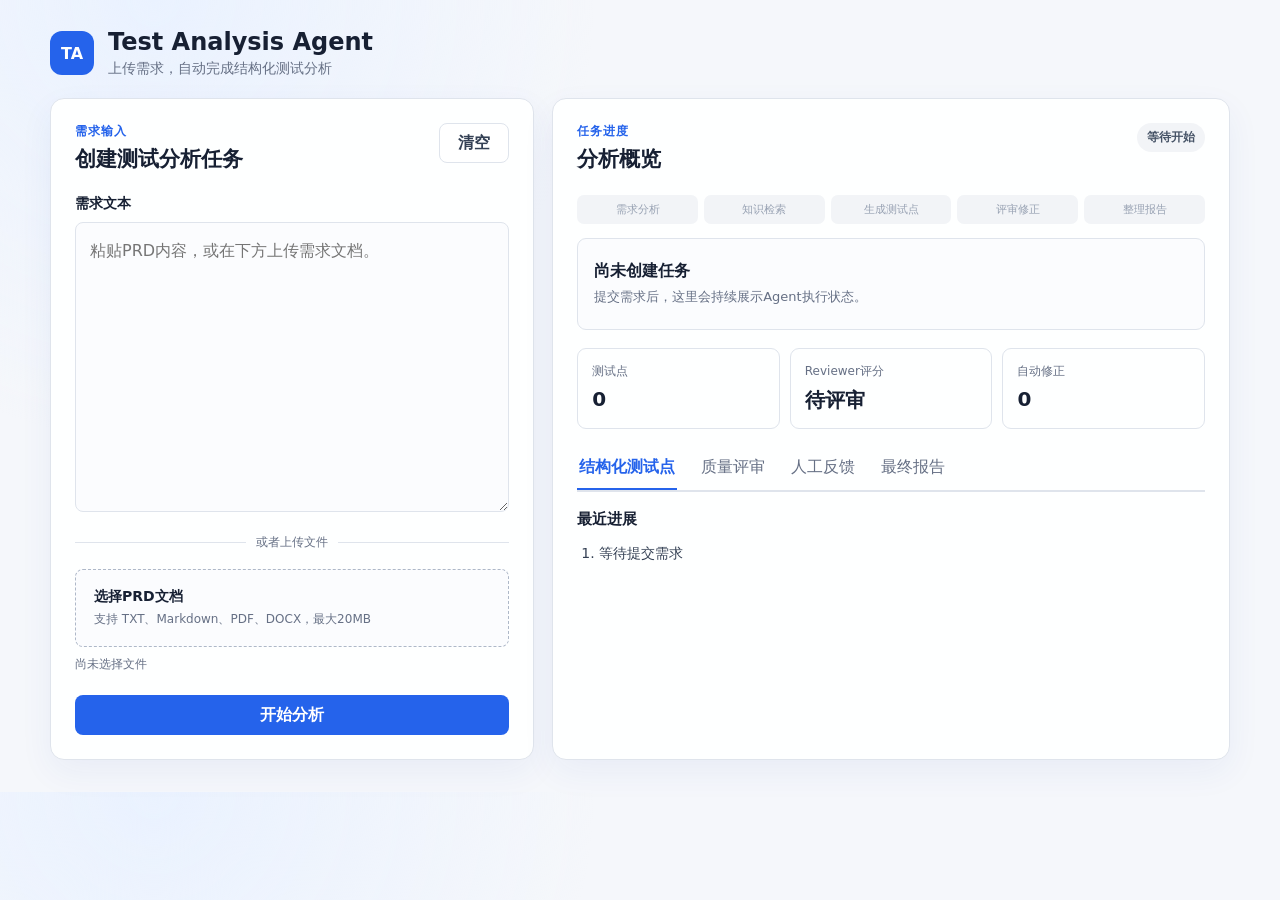
==== frontend/index.html @ 393309df "阶段2.18.5：增加Web人工反馈与规则确认" ====
<!doctype html>
<html lang="zh-CN">
<head>
  <meta charset="utf-8">
  <meta name="viewport" content="width=device-width, initial-scale=1">
  <title>Test Analysis Agent</title>
  <link rel="stylesheet" href="./styles.css">
</head>
<body>
  <header class="product-header">
    <div class="logo" aria-hidden="true">TA</div>
    <div>
      <h1>Test Analysis Agent</h1>
      <p>上传需求，自动完成结构化测试分析</p>
    </div>
  </header>

  <main class="workspace">
    <section class="panel input-panel" aria-labelledby="input-title">
      <div class="panel-heading">
        <div>
          <p class="eyebrow">需求输入</p>
          <h2 id="input-title">创建测试分析任务</h2>
        </div>
        <button id="reset-button" class="button secondary" type="button">清空</button>
      </div>

      <label for="requirement">需求文本</label>
      <textarea id="requirement" placeholder="粘贴PRD内容，或在下方上传需求文档。"></textarea>

      <div class="divider"><span>或者上传文件</span></div>
      <label class="file-picker" for="document">
        <strong>选择PRD文档</strong>
        <span>支持 TXT、Markdown、PDF、DOCX，最大20MB</span>
        <input id="document" type="file" accept=".txt,.md,.pdf,.docx">
      </label>
      <p id="file-name" class="file-name">尚未选择文件</p>

      <section id="clarification-section" class="clarifications" hidden>
        <div class="clarification-heading">
          <div>
            <p class="eyebrow">需要你确认</p>
            <h3>补充关键信息</h3>
          </div>
          <span>可选择暂不确定</span>
        </div>
        <div id="clarification-list"></div>
        <button id="clarification-button" class="button primary" type="button">提交补充并继续</button>
      </section>

      <section id="business-rule-section" class="clarifications" hidden>
        <div class="clarification-heading">
          <div>
            <p class="eyebrow">业务规则确认</p>
            <h3>确认后才会写入正式需求</h3>
          </div>
        </div>
        <div id="business-rule-content" class="business-rule-content"></div>
        <div class="confirmation-actions">
          <button id="confirm-business-rule" class="button primary" type="button">确认规则并继续</button>
          <button id="reject-business-rule" class="button secondary" type="button">取消该规则</button>
        </div>
      </section>

      <button id="start-button" class="button primary" type="button">开始分析</button>
      <p id="form-error" class="message error" role="alert" hidden></p>
    </section>

    <section class="panel result-panel" aria-labelledby="result-title">
      <div class="panel-heading">
        <div>
          <p class="eyebrow">任务进度</p>
          <h2 id="result-title">分析概览</h2>
        </div>
        <span id="status-badge" class="status neutral">等待开始</span>
      </div>

      <div id="agent-flow" class="agent-flow" aria-label="Agent执行阶段">
        <span data-stage="1">需求分析</span><span data-stage="2">知识检索</span>
        <span data-stage="3">生成测试点</span><span data-stage="4">评审修正</span>
        <span data-stage="5">整理报告</span>
      </div>

      <div class="stage-card">
        <div id="activity" class="activity" hidden aria-hidden="true"></div>
        <div>
          <p id="stage-label" class="stage-title">尚未创建任务</p>
          <p id="stage-description" class="muted">提交需求后，这里会持续展示Agent执行状态。</p>
        </div>
      </div>

      <dl class="metrics">
        <div><dt>测试点</dt><dd id="test-point-count">0</dd></div>
        <div><dt>Reviewer评分</dt><dd id="reviewer-score">待评审</dd></div>
        <div><dt>自动修正</dt><dd id="revision-count">0</dd></div>
      </dl>

      <nav id="result-navigation" class="result-navigation" aria-label="分析结果" hidden>
        <button class="result-tab active" data-result-tab="test-points" type="button">结构化测试点</button>
        <button class="result-tab" data-result-tab="quality" type="button">质量评审</button>
        <button class="result-tab" data-result-tab="feedback" type="button">人工反馈</button>
        <button class="result-tab" data-result-tab="report" type="button">最终报告</button>
      </nav>

      <section id="test-point-section" class="result-section test-point-section" hidden>
        <div class="section-heading">
          <div>
            <p class="eyebrow">分析结果</p>
            <h3>结构化测试点</h3>
          </div>
          <span id="page-label">第 1 / 1 页</span>
        </div>
        <div id="test-point-list" class="test-point-list"></div>
        <div class="pagination">
          <button id="previous-page" class="button secondary" type="button">上一页</button>
          <button id="next-page" class="button secondary" type="button">下一页</button>
        </div>
      </section>

      <section id="quality-section" class="result-section quality-section" hidden>
        <div class="section-heading">
          <div>
            <p class="eyebrow">Reviewer 结果</p>
            <h3>质量评审</h3>
          </div>
          <strong id="quality-score" class="quality-score">-</strong>
        </div>
        <dl id="quality-dimensions" class="quality-dimensions"></dl>
        <div id="quality-findings" class="quality-findings"></div>
      </section>

      <section id="report-section" class="result-section report-section" hidden>
        <div class="section-heading">
          <div>
            <p class="eyebrow">Finalizer 结果</p>
            <h3>最终测试分析报告</h3>
          </div>
          <button id="download-report" class="button secondary" type="button">下载 Markdown</button>
        </div>
        <pre id="report-preview" class="report-preview"></pre>
      </section>

      <section id="feedback-section" class="result-section feedback-section" hidden>
        <div class="section-heading">
          <div>
            <p class="eyebrow">Human-in-the-loop</p>
            <h3>人工反馈</h3>
          </div>
        </div>
        <p class="muted">测试建议会直接进入修正；新增或修改业务规则需要再次确认。</p>
        <form id="feedback-form" class="feedback-form">
          <div class="form-grid">
            <label>反馈类型
              <select id="feedback-type">
                <option value="test_suggestion">测试建议</option>
                <option value="business_rule">业务规则</option>
              </select>
            </label>
            <label>操作
              <select id="feedback-action"></select>
            </label>
          </div>
          <label id="feedback-target-label">目标
            <select id="feedback-target"></select>
          </label>
          <label id="feedback-content-label">反馈内容
            <textarea id="feedback-content" rows="3" placeholder="说明希望新增或修改的场景、预期结果或业务规则。"></textarea>
          </label>
          <label id="feedback-priority-label" hidden>调整后的优先级
            <select id="feedback-priority">
              <option value="P0">P0</option>
              <option value="P1">P1</option>
              <option value="P2">P2</option>
            </select>
          </label>
          <label>原因或依据
            <textarea id="feedback-reason" rows="2" placeholder="例如：需求原文、遗漏风险或评审结论。"></textarea>
          </label>
          <button id="submit-feedback" class="button primary" type="submit">提交人工反馈</button>
        </form>
        <p id="feedback-message" class="message notice" hidden></p>
        <div id="feedback-history" class="feedback-history"></div>
      </section>

      <div class="progress-section">
        <h3>最近进展</h3>
        <ol id="recent-events" class="events">
          <li>等待提交需求</li>
        </ol>
      </div>

      <p id="task-message" class="message notice" hidden></p>
      <p id="task-id" class="task-id"></p>
    </section>
  </main>

  <dialog id="test-point-dialog" class="detail-dialog">
    <button id="close-dialog" class="dialog-close" type="button" aria-label="关闭">×</button>
    <p class="eyebrow">测试点详情</p>
    <h2 id="detail-title"></h2>
    <div id="detail-content" class="detail-content"></div>
  </dialog>

  <script src="./app.js" defer></script>
</body>
</html>
---- frontend/styles.css ----
:root {
  color-scheme: light;
  --blue: #2563eb; --blue-soft: #eff6ff; --text: #172033;
  --muted: #667085; --border: #dfe4ec; --surface: #fff;
  --background: #f5f7fb; --danger: #b42318;
}

* { box-sizing: border-box; }
body {
  margin: 0; min-width: 320px; color: var(--text);
  background: radial-gradient(circle at 12% 0, #eaf2ff 0, transparent 32%), var(--background);
  font-family: Inter, "Microsoft YaHei", system-ui, sans-serif;
}
button, textarea, input { font: inherit; }
h1, h2, h3, p { margin-top: 0; }
h1 { margin-bottom: 4px; font-size: 24px; }
h2 { margin-bottom: 0; font-size: 21px; }
h3 { margin-bottom: 12px; font-size: 15px; }

.product-header, .workspace { width: min(1180px, calc(100% - 32px)); margin-inline: auto; }
.product-header { padding: 28px 0 20px; display: flex; align-items: center; gap: 14px; }
.product-header p { margin-bottom: 0; color: var(--muted); font-size: 14px; }
.logo {
  width: 44px; height: 44px; display: grid; place-items: center; border-radius: 12px;
  color: white; background: var(--blue); font-weight: 800;
}

.workspace {
  margin-bottom: 32px; display: grid;
  grid-template-columns: minmax(0, 5fr) minmax(0, 7fr); gap: 18px;
}
.panel {
  min-height: 610px; padding: 24px; border: 1px solid var(--border);
  border-radius: 14px; background: color-mix(in srgb, var(--surface) 96%, #eff6ff);
  box-shadow: 0 12px 34px rgba(30, 64, 175, .06);
}
.panel-heading {
  display: flex; justify-content: space-between; align-items: flex-start;
  gap: 16px; margin-bottom: 22px;
}
.eyebrow {
  margin-bottom: 5px; color: var(--blue); font-size: 12px;
  font-weight: 700; letter-spacing: .08em;
}

label { display: block; margin-bottom: 9px; font-size: 14px; font-weight: 650; }
textarea {
  width: 100%; min-height: 290px; resize: vertical; padding: 14px;
  border: 1px solid var(--border); border-radius: 8px; color: var(--text);
  background: #fbfcfe; line-height: 1.7;
}
textarea:focus, .file-picker:focus-within { outline: 2px solid #bfdbfe; border-color: var(--blue); }
.divider {
  display: flex; align-items: center; gap: 10px; margin: 18px 0;
  color: var(--muted); font-size: 12px;
}
.divider::before, .divider::after { content: ""; height: 1px; flex: 1; background: var(--border); }
.file-picker {
  padding: 18px; border: 1px dashed #aeb8c8; border-radius: 8px;
  cursor: pointer; background: #fbfcfe;
}
.file-picker span, .file-name { color: var(--muted); font-size: 12px; font-weight: 400; }
.file-picker span { display: block; margin-top: 5px; }
.file-picker input { position: absolute; width: 1px; height: 1px; opacity: 0; }

.button {
  min-height: 40px; padding: 0 18px; border: 1px solid transparent;
  border-radius: 8px; cursor: pointer; font-weight: 650;
}
.button.primary { width: 100%; margin-top: 10px; color: white; background: var(--blue); }
.button.secondary { color: #344054; border-color: var(--border); background: white; }
.button:disabled { cursor: not-allowed; opacity: .55; }

.status { padding: 6px 10px; border-radius: 999px; font-size: 12px; font-weight: 700; }
.status.neutral { color: #475467; background: #f2f4f7; }
.status.running { color: #1d4ed8; background: var(--blue-soft); }
.status.waiting { color: #92400e; background: #fffbeb; }
.status.completed { color: #067647; background: #ecfdf3; }
.status.failed { color: var(--danger); background: #fef3f2; }
.stage-card {
  min-height: 92px; padding: 16px; display: flex; align-items: center; gap: 13px;
  border: 1px solid var(--border); border-radius: 9px; background: #fbfcfe;
}
.agent-flow { display: grid; grid-template-columns: repeat(5, 1fr); gap: 6px; margin-bottom: 14px; }
.agent-flow span {
  padding: 7px 4px; border-radius: 7px; color: #98a2b3;
  background: #f2f4f7; text-align: center; font-size: 11px;
}
.agent-flow .active { color: #1d4ed8; background: #dbeafe; font-weight: 700; }
.agent-flow .done { color: #067647; background: #ecfdf3; }
.stage-title { margin-bottom: 5px; font-weight: 750; }
.muted { margin-bottom: 0; color: var(--muted); font-size: 13px; line-height: 1.5; }
.activity {
  width: 18px; height: 18px; flex: none; border: 2px solid #bfdbfe;
  border-top-color: var(--blue); border-radius: 50%; animation: spin .8s linear infinite;
}
@keyframes spin { to { transform: rotate(360deg); } }
.metrics { margin: 18px 0; display: grid; grid-template-columns: repeat(3, 1fr); gap: 10px; }
.metrics div { padding: 14px; border: 1px solid var(--border); border-radius: 9px; }
.metrics dt { color: var(--muted); font-size: 12px; }
.metrics dd { margin: 7px 0 0; font-size: 20px; font-weight: 750; }
.test-point-section { margin: 18px 0; padding-top: 18px; border-top: 1px solid var(--border); }
.result-navigation { display: flex; gap: 22px; margin-top: 18px; border-bottom: 1px solid var(--border); }
.result-tab { padding: 10px 2px; border: 0; border-bottom: 2px solid transparent; color: var(--muted); background: transparent; cursor: pointer; }
.result-tab.active { color: var(--blue); border-bottom-color: var(--blue); font-weight: 700; }
.result-section { margin: 0; padding-top: 18px; }
.section-heading { display: flex; justify-content: space-between; align-items: start; }
.section-heading span { color: var(--muted); font-size: 12px; }
.test-point-card { padding: 14px 0; border-bottom: 1px solid var(--border); }
.test-point-card h4 { margin: 0; font-size: 14px; }
.test-point-meta { margin: 5px 0 0; color: var(--blue); font-size: 12px; }
.test-point-scenario { margin: 9px 0; color: #475467; font-size: 13px; line-height: 1.55; }
.detail-button { min-height: 32px; padding-inline: 12px; font-size: 12px; }
.pagination { display: flex; justify-content: flex-end; gap: 8px; margin-top: 14px; }
.quality-score { color: var(--blue); font-size: 22px; }
.quality-dimensions { display: grid; grid-template-columns: repeat(4, 1fr); gap: 10px; margin: 16px 0; }
.quality-dimensions div { padding: 12px; border: 1px solid var(--border); border-radius: 8px; background: #f8fafc; }
.quality-dimensions dt { color: var(--muted); font-size: 12px; }
.quality-dimensions dd { margin: 5px 0 0; font-size: 20px; font-weight: 700; }
.quality-findings section { padding: 12px 0; border-top: 1px solid var(--border); }
.quality-findings h4 { margin: 0 0 7px; }
.quality-findings ul { margin: 0; padding-left: 20px; color: #475467; line-height: 1.65; font-size: 13px; }
.report-preview { max-height: 410px; margin: 16px 0 0; padding: 16px; overflow: auto; border: 1px solid var(--border); border-radius: 8px; color: #344054; background: #f8fafc; white-space: pre-wrap; word-break: break-word; font: 12px/1.65 ui-monospace, monospace; }
.detail-dialog { width: min(680px, calc(100% - 32px)); max-height: 78vh; padding: 26px; border: 0; border-radius: 14px; color: var(--text); }
.detail-dialog::backdrop { background: rgba(15, 23, 42, .48); backdrop-filter: blur(2px); }
.dialog-close { position: absolute; top: 14px; right: 16px; border: 0; background: none; cursor: pointer; font-size: 24px; }
.detail-content { max-height: 55vh; overflow: auto; padding-right: 8px; }
.detail-content section { padding: 13px 0; border-bottom: 1px solid var(--border); }
.detail-content ol { margin: 0; padding-left: 22px; color: #475467; line-height: 1.7; font-size: 13px; }
.progress-section { padding-top: 18px; border-top: 1px solid var(--border); }
.events { margin: 0; padding-left: 22px; color: #344054; line-height: 1.8; font-size: 14px; }
.message { margin: 18px 0 0; padding: 11px 13px; border-radius: 8px; font-size: 13px; }
.message.error { color: var(--danger); background: #fef3f2; }
.message.notice { color: #1d4ed8; background: var(--blue-soft); }
.task-id { margin: 18px 0 0; color: #98a2b3; font: 11px ui-monospace, monospace; word-break: break-all; }
.clarifications { margin-top: 18px; padding-top: 18px; border-top: 1px solid var(--border); }
.clarification-heading { display: flex; justify-content: space-between; align-items: start; }
.clarification-heading span { color: var(--muted); font-size: 12px; }
.question-field { margin-bottom: 14px; padding: 13px; border-radius: 9px; background: var(--blue-soft); }
.question-field p { margin-bottom: 8px; font-size: 13px; font-weight: 650; line-height: 1.5; }
.question-field textarea { min-height: 72px; background: white; }
.unknown-option { margin: 8px 0 0; color: var(--muted); font-size: 12px; font-weight: 500; }
.business-rule-content { margin: 12px 0; padding: 12px; border-radius: 8px; background: #fffaeb; color: #7a2e0e; font-size: 13px; }
.business-rule-content p { margin: 5px 0; }
.confirmation-actions { display: grid; grid-template-columns: 1fr 1fr; gap: 8px; }
.feedback-form { display: grid; gap: 12px; margin-top: 16px; }
.feedback-form label { margin: 0; }
.feedback-form select { width: 100%; min-height: 40px; margin-top: 6px; padding: 8px 10px; border: 1px solid var(--border); border-radius: 8px; background: white; color: var(--text); }
.feedback-form textarea { min-height: 66px; margin-top: 6px; }
.form-grid { display: grid; grid-template-columns: 1fr 1fr; gap: 10px; }
.feedback-history { margin-top: 16px; }
.feedback-item { position: relative; padding: 12px 70px 12px 0; border-top: 1px solid var(--border); font-size: 13px; }
.feedback-item p { margin: 6px 0 0; color: #475467; }
.feedback-item span { position: absolute; top: 12px; right: 0; color: var(--blue); font-size: 12px; }

@media (max-width: 820px) {
  .workspace { grid-template-columns: 1fr; }
  .panel { min-height: auto; }
  textarea { min-height: 220px; }
}
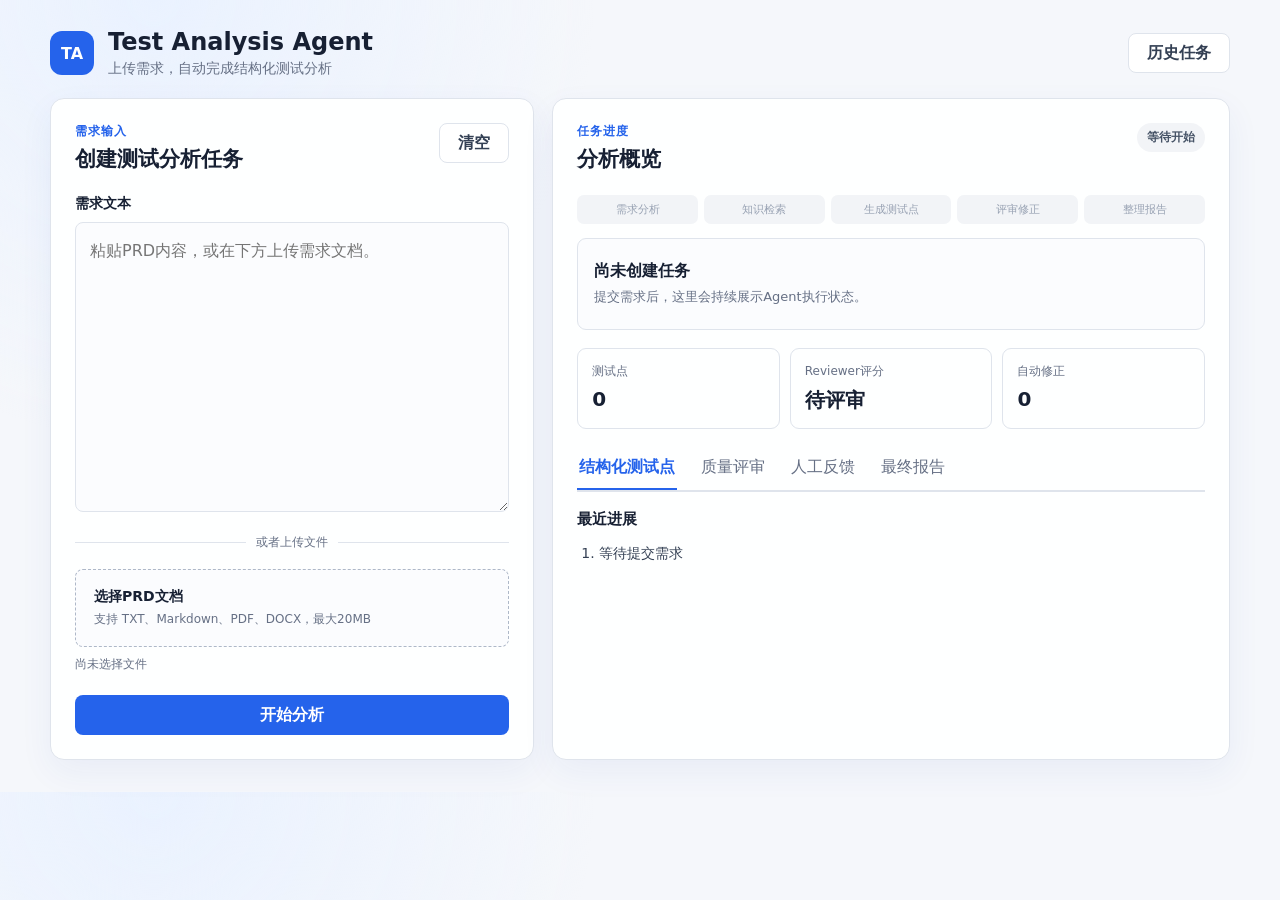
==== commit 63826328: "功能：增加历史任务搜索与恢复" ====
--- a/frontend/index.html
+++ b/frontend/index.html
@@ -9,10 +9,11 @@
 <body>
   <header class="product-header">
     <div class="logo" aria-hidden="true">TA</div>
-    <div>
+    <div class="product-title">
       <h1>Test Analysis Agent</h1>
       <p>上传需求，自动完成结构化测试分析</p>
     </div>
+    <button id="history-button" class="button secondary header-action" type="button">历史任务</button>
   </header>
 
   <main class="workspace">
@@ -201,6 +202,22 @@
     <div id="detail-content" class="detail-content"></div>
   </dialog>
 
+  <dialog id="history-dialog" class="detail-dialog history-dialog">
+    <button id="close-history-dialog" class="dialog-close" type="button" aria-label="关闭">×</button>
+    <p class="eyebrow">任务记录</p>
+    <h2>历史任务</h2>
+    <div class="history-search">
+      <input id="history-query" type="search" placeholder="搜索任务ID或需求摘要">
+      <button id="search-history" class="button secondary" type="button">搜索</button>
+    </div>
+    <div id="history-list" class="history-list"></div>
+    <div class="pagination">
+      <button id="previous-history-page" class="button secondary" type="button">上一页</button>
+      <span id="history-page-label">第 1 / 1 页</span>
+      <button id="next-history-page" class="button secondary" type="button">下一页</button>
+    </div>
+  </dialog>
+
   <script src="./app.js" defer></script>
 </body>
 </html>
--- a/frontend/styles.css
+++ b/frontend/styles.css
@@ -19,6 +19,8 @@
 
 .product-header, .workspace { width: min(1180px, calc(100% - 32px)); margin-inline: auto; }
 .product-header { padding: 28px 0 20px; display: flex; align-items: center; gap: 14px; }
+.product-title { flex: 1; }
+.header-action { margin-left: auto; }
 .product-header p { margin-bottom: 0; color: var(--muted); font-size: 14px; }
 .logo {
   width: 44px; height: 44px; display: grid; place-items: center; border-radius: 12px;
@@ -127,6 +129,18 @@
 .detail-content { max-height: 55vh; overflow: auto; padding-right: 8px; }
 .detail-content section { padding: 13px 0; border-bottom: 1px solid var(--border); }
 .detail-content ol { margin: 0; padding-left: 22px; color: #475467; line-height: 1.7; font-size: 13px; }
+.history-dialog { width: min(760px, calc(100% - 32px)); }
+.history-search { display: grid; grid-template-columns: 1fr auto; gap: 8px; margin: 18px 0 12px; }
+.history-search input { min-width: 0; padding: 10px 12px; border: 1px solid var(--border); border-radius: 8px; }
+.history-list { max-height: 52vh; overflow: auto; }
+.history-item { padding: 14px 0; border-bottom: 1px solid var(--border); }
+.history-item header { display: flex; justify-content: space-between; gap: 12px; }
+.history-item h3 { margin: 0; font-size: 14px; }
+.history-item p { margin: 7px 0; color: #475467; font-size: 13px; line-height: 1.5; }
+.history-meta { color: var(--muted); font-size: 12px; }
+.history-item .button { min-height: 32px; margin-top: 8px; padding-inline: 12px; font-size: 12px; }
+.history-dialog .pagination { align-items: center; }
+.history-dialog .pagination span { color: var(--muted); font-size: 12px; }
 .progress-section { padding-top: 18px; border-top: 1px solid var(--border); }
 .events { margin: 0; padding-left: 22px; color: #344054; line-height: 1.8; font-size: 14px; }
 .message { margin: 18px 0 0; padding: 11px 13px; border-radius: 8px; font-size: 13px; }
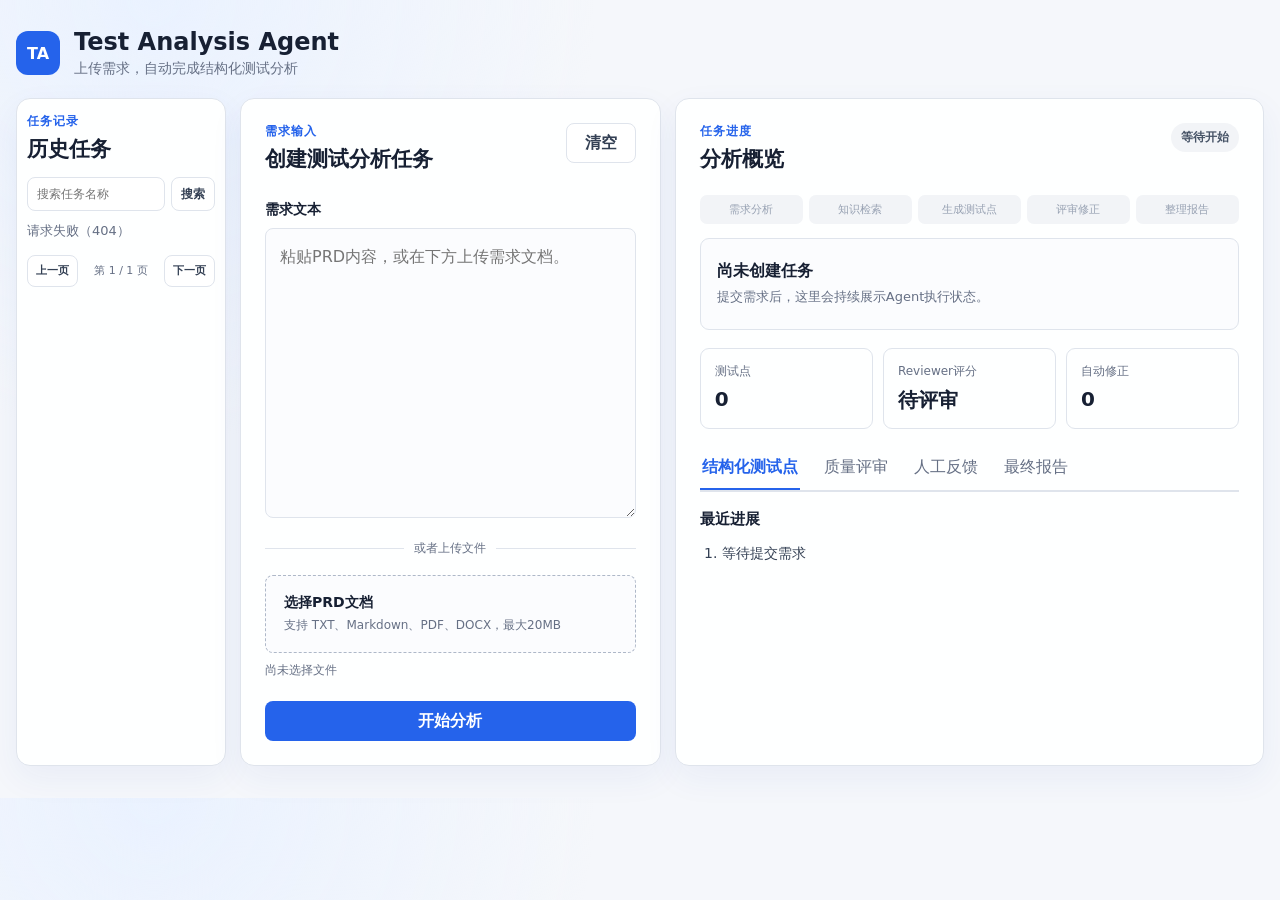
==== commit 95dbf532: "功能：优化历史任务栏与统一任务命名" ====
--- a/frontend/index.html
+++ b/frontend/index.html
@@ -13,15 +13,32 @@
       <h1>Test Analysis Agent</h1>
       <p>上传需求，自动完成结构化测试分析</p>
     </div>
-    <button id="history-button" class="button secondary header-action" type="button">历史任务</button>
   </header>
 
   <main class="workspace">
+    <aside class="panel history-sidebar" aria-labelledby="history-title">
+      <div class="history-sidebar-heading">
+        <p class="eyebrow">任务记录</p>
+        <h2 id="history-title">历史任务</h2>
+      </div>
+      <div class="history-search">
+        <input id="history-query" type="search" placeholder="搜索任务名称">
+        <button id="search-history" class="button secondary" type="button">搜索</button>
+      </div>
+      <div id="history-list" class="history-list"></div>
+      <div class="pagination history-pagination">
+        <button id="previous-history-page" class="button secondary" type="button">上一页</button>
+        <span id="history-page-label">第 1 / 1 页</span>
+        <button id="next-history-page" class="button secondary" type="button">下一页</button>
+      </div>
+    </aside>
+
     <section class="panel input-panel" aria-labelledby="input-title">
       <div class="panel-heading">
         <div>
           <p class="eyebrow">需求输入</p>
           <h2 id="input-title">创建测试分析任务</h2>
+          <p id="current-task-name" class="current-task-name"></p>
         </div>
         <button id="reset-button" class="button secondary" type="button">清空</button>
       </div>
@@ -137,6 +154,14 @@
             <h3>最终测试分析报告</h3>
           </div>
           <button id="download-report" class="button secondary" type="button">下载 Markdown</button>
+        </div>
+        <div id="knowledge-publish" class="knowledge-publish" hidden>
+          <label class="knowledge-confirmation">
+            <input id="data-safety-confirmed" type="checkbox">
+            我已确认内容可沉淀，且不包含敏感或公司内部数据
+          </label>
+          <button id="publish-knowledge" class="button secondary" type="button">保存到知识库</button>
+          <p id="knowledge-message" class="message notice" hidden></p>
         </div>
         <pre id="report-preview" class="report-preview"></pre>
       </section>
@@ -202,22 +227,6 @@
     <div id="detail-content" class="detail-content"></div>
   </dialog>
 
-  <dialog id="history-dialog" class="detail-dialog history-dialog">
-    <button id="close-history-dialog" class="dialog-close" type="button" aria-label="关闭">×</button>
-    <p class="eyebrow">任务记录</p>
-    <h2>历史任务</h2>
-    <div class="history-search">
-      <input id="history-query" type="search" placeholder="搜索任务ID或需求摘要">
-      <button id="search-history" class="button secondary" type="button">搜索</button>
-    </div>
-    <div id="history-list" class="history-list"></div>
-    <div class="pagination">
-      <button id="previous-history-page" class="button secondary" type="button">上一页</button>
-      <span id="history-page-label">第 1 / 1 页</span>
-      <button id="next-history-page" class="button secondary" type="button">下一页</button>
-    </div>
-  </dialog>
-
   <script src="./app.js" defer></script>
 </body>
 </html>
--- a/frontend/styles.css
+++ b/frontend/styles.css
@@ -17,7 +17,7 @@
 h2 { margin-bottom: 0; font-size: 21px; }
 h3 { margin-bottom: 12px; font-size: 15px; }
 
-.product-header, .workspace { width: min(1180px, calc(100% - 32px)); margin-inline: auto; }
+.product-header, .workspace { width: min(1460px, calc(100% - 32px)); margin-inline: auto; }
 .product-header { padding: 28px 0 20px; display: flex; align-items: center; gap: 14px; }
 .product-title { flex: 1; }
 .header-action { margin-left: auto; }
@@ -29,7 +29,7 @@
 
 .workspace {
   margin-bottom: 32px; display: grid;
-  grid-template-columns: minmax(0, 5fr) minmax(0, 7fr); gap: 18px;
+  grid-template-columns: 210px minmax(0, 5fr) minmax(0, 7fr); gap: 14px;
 }
 .panel {
   min-height: 610px; padding: 24px; border: 1px solid var(--border);
@@ -123,24 +123,34 @@
 .quality-findings h4 { margin: 0 0 7px; }
 .quality-findings ul { margin: 0; padding-left: 20px; color: #475467; line-height: 1.65; font-size: 13px; }
 .report-preview { max-height: 410px; margin: 16px 0 0; padding: 16px; overflow: auto; border: 1px solid var(--border); border-radius: 8px; color: #344054; background: #f8fafc; white-space: pre-wrap; word-break: break-word; font: 12px/1.65 ui-monospace, monospace; }
+.knowledge-publish { margin-top: 14px; padding: 12px; border: 1px solid var(--border); border-radius: 8px; background: #fbfcfe; }
+.knowledge-confirmation { display: flex; align-items: center; gap: 8px; color: #475467; font-size: 12px; font-weight: 500; }
+.knowledge-publish .button { margin-top: 10px; }
+.knowledge-publish .message { margin-top: 10px; }
 .detail-dialog { width: min(680px, calc(100% - 32px)); max-height: 78vh; padding: 26px; border: 0; border-radius: 14px; color: var(--text); }
 .detail-dialog::backdrop { background: rgba(15, 23, 42, .48); backdrop-filter: blur(2px); }
 .dialog-close { position: absolute; top: 14px; right: 16px; border: 0; background: none; cursor: pointer; font-size: 24px; }
 .detail-content { max-height: 55vh; overflow: auto; padding-right: 8px; }
 .detail-content section { padding: 13px 0; border-bottom: 1px solid var(--border); }
 .detail-content ol { margin: 0; padding-left: 22px; color: #475467; line-height: 1.7; font-size: 13px; }
-.history-dialog { width: min(760px, calc(100% - 32px)); }
-.history-search { display: grid; grid-template-columns: 1fr auto; gap: 8px; margin: 18px 0 12px; }
-.history-search input { min-width: 0; padding: 10px 12px; border: 1px solid var(--border); border-radius: 8px; }
-.history-list { max-height: 52vh; overflow: auto; }
-.history-item { padding: 14px 0; border-bottom: 1px solid var(--border); }
-.history-item header { display: flex; justify-content: space-between; gap: 12px; }
-.history-item h3 { margin: 0; font-size: 14px; }
-.history-item p { margin: 7px 0; color: #475467; font-size: 13px; line-height: 1.5; }
-.history-meta { color: var(--muted); font-size: 12px; }
-.history-item .button { min-height: 32px; margin-top: 8px; padding-inline: 12px; font-size: 12px; }
-.history-dialog .pagination { align-items: center; }
-.history-dialog .pagination span { color: var(--muted); font-size: 12px; }
+.history-sidebar { min-height: 610px; padding: 14px 10px; }
+.history-sidebar-heading { margin-bottom: 14px; }
+.history-search { display: grid; grid-template-columns: 1fr auto; gap: 6px; margin: 14px 0 10px; }
+.history-search input { min-width: 0; padding: 8px 9px; border: 1px solid var(--border); border-radius: 8px; font-size: 12px; }
+.history-search .button { min-height: 34px; padding-inline: 9px; font-size: 12px; }
+.history-list { max-height: 490px; overflow: auto; }
+.history-item { position: relative; display: grid; grid-template-columns: minmax(0, 1fr) 28px; gap: 4px; padding: 3px 0; }
+.history-open { width: 100%; padding: 9px 8px; border: 0; border-radius: 8px; background: transparent; text-align: left; cursor: pointer; }
+.history-open:hover, .history-open.active { background: #eef4ff; }
+.history-title { display: block; overflow: hidden; color: var(--text); font-size: 13px; font-weight: 650; text-overflow: ellipsis; white-space: nowrap; }
+.history-status { display: block; margin-top: 4px; color: var(--muted); font-size: 11px; }
+.history-delete { align-self: center; width: 28px; height: 28px; padding: 0; border: 0; border-radius: 6px; color: #98a2b3; background: transparent; cursor: pointer; opacity: 0; }
+.history-item:hover .history-delete, .history-delete:focus { opacity: 1; }
+.history-delete:hover { color: var(--danger); background: #fef3f2; }
+.history-pagination { align-items: center; justify-content: space-between; }
+.history-pagination .button { min-height: 32px; padding-inline: 8px; font-size: 11px; }
+.history-pagination span { color: var(--muted); font-size: 11px; white-space: nowrap; }
+.current-task-name { margin: 6px 0 0; color: var(--muted); font-size: 12px; }
 .progress-section { padding-top: 18px; border-top: 1px solid var(--border); }
 .events { margin: 0; padding-left: 22px; color: #344054; line-height: 1.8; font-size: 14px; }
 .message { margin: 18px 0 0; padding: 11px 13px; border-radius: 8px; font-size: 13px; }
@@ -172,3 +182,9 @@
   .panel { min-height: auto; }
   textarea { min-height: 220px; }
 }
+@media (max-width: 1100px) and (min-width: 821px) {
+  .workspace { grid-template-columns: 220px minmax(0, 1fr); }
+  .result-panel { grid-column: 2; }
+  .input-panel { grid-column: 2; }
+  .history-sidebar { grid-row: 1 / span 2; }
+}
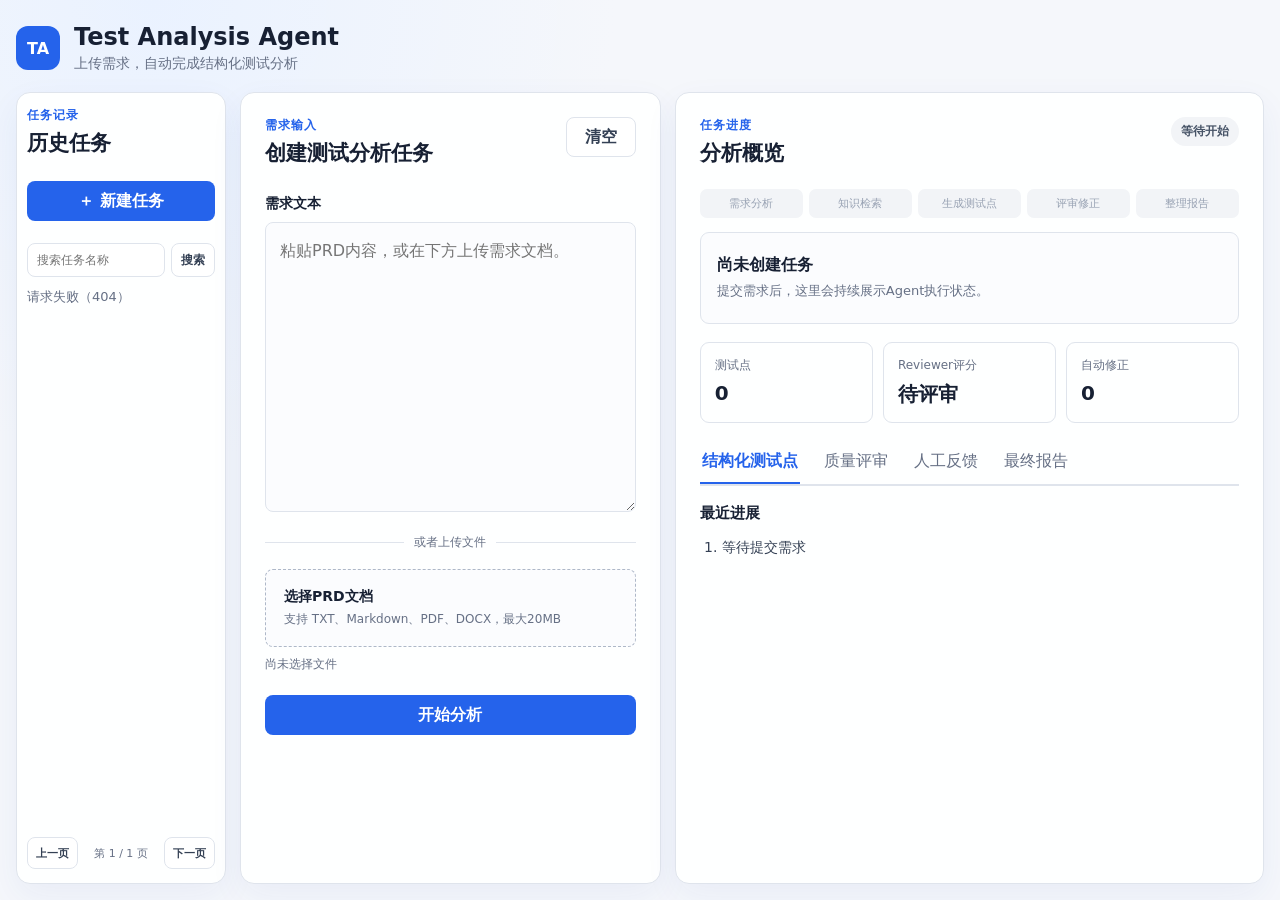
==== commit e487501a: "功能：增加新建任务与任务重命名" ====
--- a/frontend/index.html
+++ b/frontend/index.html
@@ -21,6 +21,7 @@
         <p class="eyebrow">任务记录</p>
         <h2 id="history-title">历史任务</h2>
       </div>
+      <button id="new-task-button" class="button primary new-task-button" type="button">＋ 新建任务</button>
       <div class="history-search">
         <input id="history-query" type="search" placeholder="搜索任务名称">
         <button id="search-history" class="button secondary" type="button">搜索</button>
--- a/frontend/styles.css
+++ b/frontend/styles.css
@@ -6,6 +6,7 @@
 }
 
 * { box-sizing: border-box; }
+html, body { height: 100%; overflow: hidden; }
 body {
   margin: 0; min-width: 320px; color: var(--text);
   background: radial-gradient(circle at 12% 0, #eaf2ff 0, transparent 32%), var(--background);
@@ -18,7 +19,7 @@
 h3 { margin-bottom: 12px; font-size: 15px; }
 
 .product-header, .workspace { width: min(1460px, calc(100% - 32px)); margin-inline: auto; }
-.product-header { padding: 28px 0 20px; display: flex; align-items: center; gap: 14px; }
+.product-header { height: 92px; padding: 18px 0 14px; display: flex; align-items: center; gap: 14px; }
 .product-title { flex: 1; }
 .header-action { margin-left: auto; }
 .product-header p { margin-bottom: 0; color: var(--muted); font-size: 14px; }
@@ -28,11 +29,11 @@
 }
 
 .workspace {
-  margin-bottom: 32px; display: grid;
+  height: calc(100vh - 108px); min-height: 0; margin-bottom: 16px; display: grid;
   grid-template-columns: 210px minmax(0, 5fr) minmax(0, 7fr); gap: 14px;
 }
 .panel {
-  min-height: 610px; padding: 24px; border: 1px solid var(--border);
+  height: 100%; min-height: 0; padding: 24px; overflow-y: auto; border: 1px solid var(--border);
   border-radius: 14px; background: color-mix(in srgb, var(--surface) 96%, #eff6ff);
   box-shadow: 0 12px 34px rgba(30, 64, 175, .06);
 }
@@ -122,7 +123,7 @@
 .quality-findings section { padding: 12px 0; border-top: 1px solid var(--border); }
 .quality-findings h4 { margin: 0 0 7px; }
 .quality-findings ul { margin: 0; padding-left: 20px; color: #475467; line-height: 1.65; font-size: 13px; }
-.report-preview { max-height: 410px; margin: 16px 0 0; padding: 16px; overflow: auto; border: 1px solid var(--border); border-radius: 8px; color: #344054; background: #f8fafc; white-space: pre-wrap; word-break: break-word; font: 12px/1.65 ui-monospace, monospace; }
+.report-preview { margin: 16px 0 0; padding: 16px; border: 1px solid var(--border); border-radius: 8px; color: #344054; background: #f8fafc; white-space: pre-wrap; word-break: break-word; font: 12px/1.65 ui-monospace, monospace; }
 .knowledge-publish { margin-top: 14px; padding: 12px; border: 1px solid var(--border); border-radius: 8px; background: #fbfcfe; }
 .knowledge-confirmation { display: flex; align-items: center; gap: 8px; color: #475467; font-size: 12px; font-weight: 500; }
 .knowledge-publish .button { margin-top: 10px; }
@@ -133,20 +134,33 @@
 .detail-content { max-height: 55vh; overflow: auto; padding-right: 8px; }
 .detail-content section { padding: 13px 0; border-bottom: 1px solid var(--border); }
 .detail-content ol { margin: 0; padding-left: 22px; color: #475467; line-height: 1.7; font-size: 13px; }
-.history-sidebar { min-height: 610px; padding: 14px 10px; }
+.history-sidebar { min-height: 0; padding: 14px 10px; display: flex; flex-direction: column; overflow: hidden; }
 .history-sidebar-heading { margin-bottom: 14px; }
+.new-task-button { margin: 0 0 8px; }
 .history-search { display: grid; grid-template-columns: 1fr auto; gap: 6px; margin: 14px 0 10px; }
 .history-search input { min-width: 0; padding: 8px 9px; border: 1px solid var(--border); border-radius: 8px; font-size: 12px; }
 .history-search .button { min-height: 34px; padding-inline: 9px; font-size: 12px; }
-.history-list { max-height: 490px; overflow: auto; }
-.history-item { position: relative; display: grid; grid-template-columns: minmax(0, 1fr) 28px; gap: 4px; padding: 3px 0; }
+.history-list { min-height: 0; flex: 1; overflow-y: auto; overflow-x: hidden; }
+.history-item { position: relative; display: grid; grid-template-columns: minmax(0, 1fr) 26px 26px; gap: 2px; padding: 3px 0; }
 .history-open { width: 100%; padding: 9px 8px; border: 0; border-radius: 8px; background: transparent; text-align: left; cursor: pointer; }
 .history-open:hover, .history-open.active { background: #eef4ff; }
 .history-title { display: block; overflow: hidden; color: var(--text); font-size: 13px; font-weight: 650; text-overflow: ellipsis; white-space: nowrap; }
 .history-status { display: block; margin-top: 4px; color: var(--muted); font-size: 11px; }
-.history-delete { align-self: center; width: 28px; height: 28px; padding: 0; border: 0; border-radius: 6px; color: #98a2b3; background: transparent; cursor: pointer; opacity: 0; }
-.history-item:hover .history-delete, .history-delete:focus { opacity: 1; }
+.history-action { align-self: center; width: 26px; height: 28px; padding: 0; border: 0; border-radius: 6px; color: #98a2b3; background: transparent; cursor: pointer; opacity: 0; }
+.history-item:hover .history-action, .history-action:focus { opacity: 1; }
 .history-delete:hover { color: var(--danger); background: #fef3f2; }
+.history-rename:hover { color: var(--blue); background: var(--blue-soft); }
+.history-delete-confirmation {
+  position: fixed; z-index: 1000;
+  width: 176px; padding: 10px; border: 1px solid var(--border);
+  border-radius: 8px; background: white; box-shadow: 0 8px 24px rgba(15, 23, 42, .16);
+}
+.history-delete-confirmation p { margin: 0 0 8px; color: var(--text); font-size: 12px; }
+.history-delete-confirmation div { display: grid; grid-template-columns: 1fr 1fr; gap: 6px; }
+.history-delete-confirmation .button { min-height: 30px; padding: 0 7px; font-size: 11px; }
+.button.danger { color: white; background: var(--danger); }
+.history-rename-confirmation { width: 210px; }
+.history-rename-confirmation input { width: 100%; margin-bottom: 8px; padding: 8px; border: 1px solid var(--border); border-radius: 6px; font-size: 12px; }
 .history-pagination { align-items: center; justify-content: space-between; }
 .history-pagination .button { min-height: 32px; padding-inline: 8px; font-size: 11px; }
 .history-pagination span { color: var(--muted); font-size: 11px; white-space: nowrap; }
@@ -178,8 +192,11 @@
 .feedback-item span { position: absolute; top: 12px; right: 0; color: var(--blue); font-size: 12px; }
 
 @media (max-width: 820px) {
+  html, body { height: auto; overflow: auto; }
   .workspace { grid-template-columns: 1fr; }
-  .panel { min-height: auto; }
+  .workspace { height: auto; min-height: 0; }
+  .panel { height: auto; min-height: auto; overflow: visible; }
+  .history-sidebar { max-height: 420px; }
   textarea { min-height: 220px; }
 }
 @media (max-width: 1100px) and (min-width: 821px) {
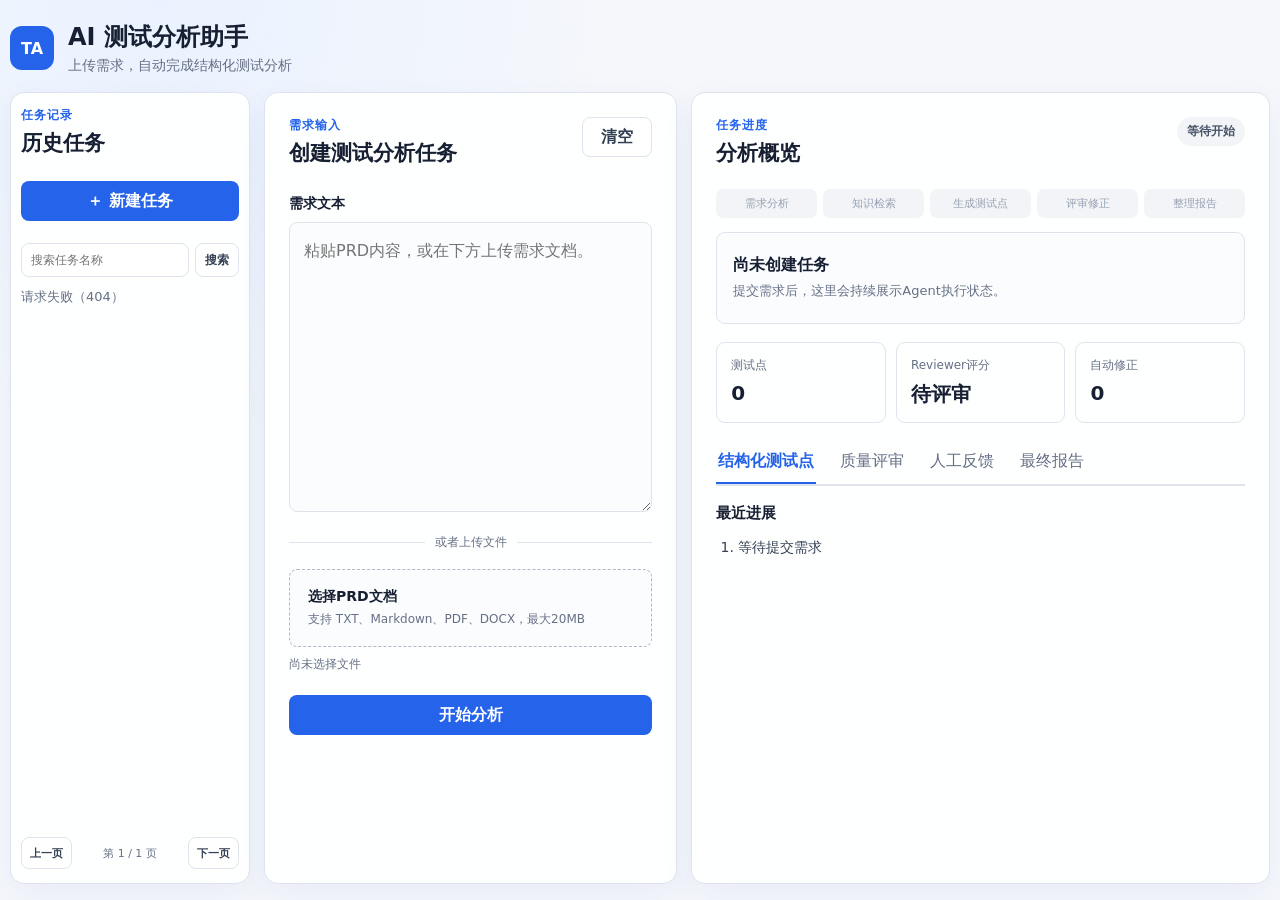
==== commit 6224551c: "优化：统一产品命名与页面边距" ====
--- a/frontend/index.html
+++ b/frontend/index.html
@@ -3,14 +3,14 @@
 <head>
   <meta charset="utf-8">
   <meta name="viewport" content="width=device-width, initial-scale=1">
-  <title>Test Analysis Agent</title>
+  <title>AI 测试分析助手</title>
   <link rel="stylesheet" href="./styles.css">
 </head>
 <body>
   <header class="product-header">
     <div class="logo" aria-hidden="true">TA</div>
     <div class="product-title">
-      <h1>Test Analysis Agent</h1>
+      <h1>AI 测试分析助手</h1>
       <p>上传需求，自动完成结构化测试分析</p>
     </div>
   </header>
--- a/frontend/styles.css
+++ b/frontend/styles.css
@@ -18,7 +18,7 @@
 h2 { margin-bottom: 0; font-size: 21px; }
 h3 { margin-bottom: 12px; font-size: 15px; }
 
-.product-header, .workspace { width: min(1460px, calc(100% - 32px)); margin-inline: auto; }
+.product-header, .workspace { width: calc(100% - 20px); margin-inline: auto; }
 .product-header { height: 92px; padding: 18px 0 14px; display: flex; align-items: center; gap: 14px; }
 .product-title { flex: 1; }
 .header-action { margin-left: auto; }
@@ -30,7 +30,7 @@
 
 .workspace {
   height: calc(100vh - 108px); min-height: 0; margin-bottom: 16px; display: grid;
-  grid-template-columns: 210px minmax(0, 5fr) minmax(0, 7fr); gap: 14px;
+  grid-template-columns: 240px minmax(0, 5fr) minmax(0, 7fr); gap: 14px;
 }
 .panel {
   height: 100%; min-height: 0; padding: 24px; overflow-y: auto; border: 1px solid var(--border);
@@ -144,7 +144,11 @@
 .history-item { position: relative; display: grid; grid-template-columns: minmax(0, 1fr) 26px 26px; gap: 2px; padding: 3px 0; }
 .history-open { width: 100%; padding: 9px 8px; border: 0; border-radius: 8px; background: transparent; text-align: left; cursor: pointer; }
 .history-open:hover, .history-open.active { background: #eef4ff; }
-.history-title { display: block; overflow: hidden; color: var(--text); font-size: 13px; font-weight: 650; text-overflow: ellipsis; white-space: nowrap; }
+.history-title {
+  display: -webkit-box; overflow: hidden; color: var(--text); font-size: 13px;
+  font-weight: 650; line-height: 1.4; white-space: normal;
+  -webkit-box-orient: vertical; -webkit-line-clamp: 2;
+}
 .history-status { display: block; margin-top: 4px; color: var(--muted); font-size: 11px; }
 .history-action { align-self: center; width: 26px; height: 28px; padding: 0; border: 0; border-radius: 6px; color: #98a2b3; background: transparent; cursor: pointer; opacity: 0; }
 .history-item:hover .history-action, .history-action:focus { opacity: 1; }
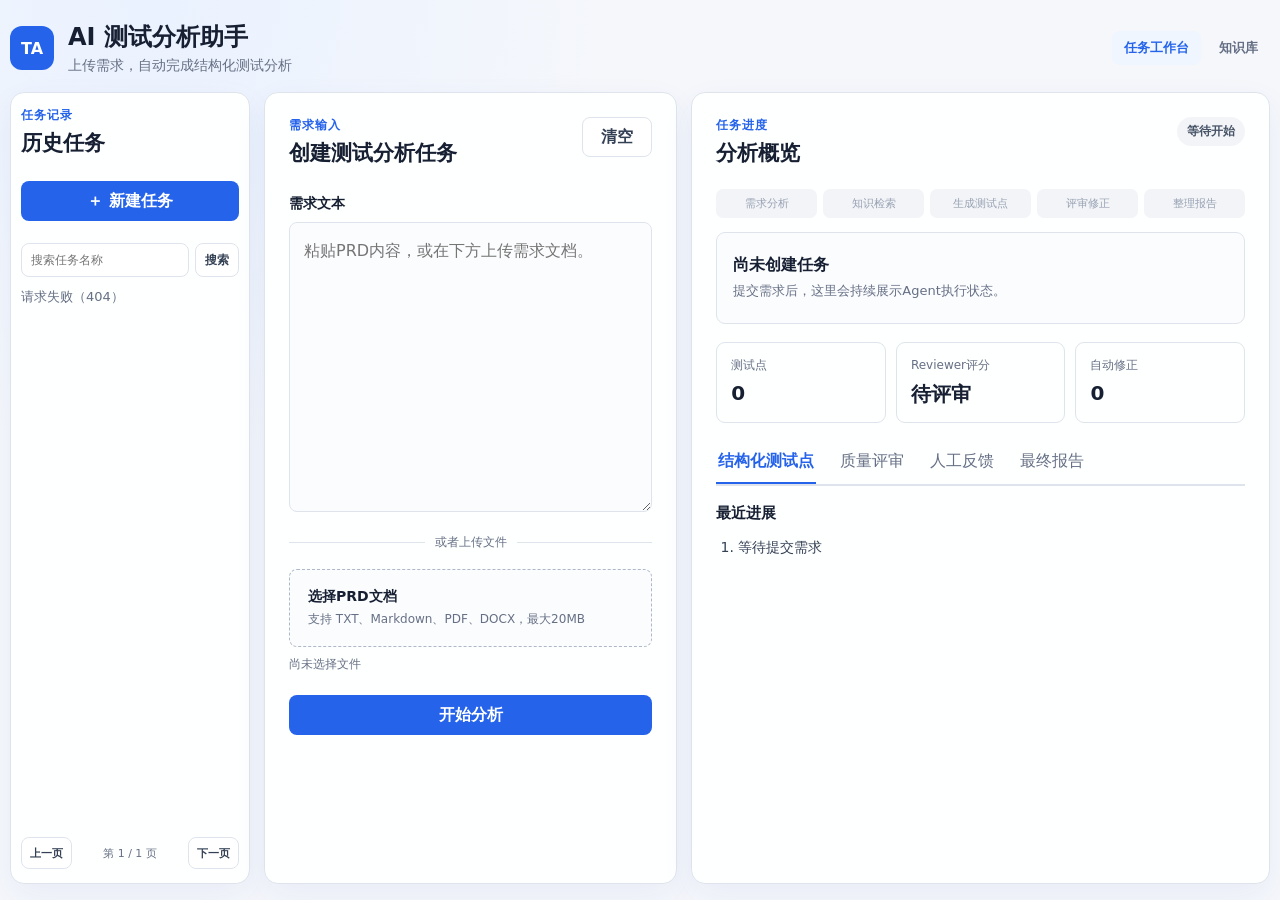
==== commit 77edcc12: "功能：增加独立知识库浏览页面" ====
--- a/frontend/index.html
+++ b/frontend/index.html
@@ -13,6 +13,10 @@
       <h1>AI 测试分析助手</h1>
       <p>上传需求，自动完成结构化测试分析</p>
     </div>
+    <nav class="product-navigation" aria-label="产品功能">
+      <a class="product-navigation-link active" href="./">任务工作台</a>
+      <a class="product-navigation-link" href="./knowledge.html">知识库</a>
+    </nav>
   </header>
 
   <main class="workspace">
--- a/frontend/styles.css
+++ b/frontend/styles.css
@@ -21,6 +21,14 @@
 .product-header, .workspace { width: calc(100% - 20px); margin-inline: auto; }
 .product-header { height: 92px; padding: 18px 0 14px; display: flex; align-items: center; gap: 14px; }
 .product-title { flex: 1; }
+.product-navigation { display: flex; align-items: center; gap: 6px; margin-left: auto; }
+.product-navigation-link {
+  padding: 8px 12px; border-radius: 8px; color: var(--muted);
+  text-decoration: none; font-size: 13px; font-weight: 650;
+}
+.product-navigation-link:hover, .product-navigation-link.active {
+  color: var(--blue); background: var(--blue-soft);
+}
 .header-action { margin-left: auto; }
 .product-header p { margin-bottom: 0; color: var(--muted); font-size: 14px; }
 .logo {
@@ -195,12 +203,53 @@
 .feedback-item p { margin: 6px 0 0; color: #475467; }
 .feedback-item span { position: absolute; top: 12px; right: 0; color: var(--blue); font-size: 12px; }
 
+.knowledge-workspace {
+  width: calc(100% - 20px); height: calc(100vh - 108px); min-height: 0;
+  margin: 0 auto 16px; display: grid; grid-template-columns: 340px minmax(0, 1fr); gap: 14px;
+}
+.knowledge-list-panel { display: flex; flex-direction: column; overflow: hidden; }
+.knowledge-filters { display: grid; grid-template-columns: 1fr 120px; gap: 8px; margin-bottom: 14px; }
+.knowledge-filters input, .knowledge-filters select {
+  min-width: 0; height: 40px; padding: 0 10px; border: 1px solid var(--border);
+  border-radius: 8px; color: var(--text); background: white;
+}
+.knowledge-filters .button { grid-column: 1 / -1; margin: 0; }
+.knowledge-asset-list { min-height: 0; flex: 1; overflow-y: auto; }
+.knowledge-asset-item {
+  width: 100%; padding: 13px 10px; border: 0; border-bottom: 1px solid var(--border);
+  color: var(--text); background: transparent; text-align: left; cursor: pointer;
+}
+.knowledge-asset-item:hover, .knowledge-asset-item.active { background: var(--blue-soft); }
+.knowledge-asset-item strong { display: block; margin-bottom: 6px; font-size: 13px; line-height: 1.5; }
+.knowledge-asset-item span { color: var(--muted); font-size: 11px; }
+.knowledge-pagination { align-items: center; justify-content: space-between; }
+.knowledge-pagination span { color: var(--muted); font-size: 12px; }
+.knowledge-detail-panel { position: relative; }
+.knowledge-empty { min-height: 100%; display: grid; place-items: center; text-align: center; }
+.knowledge-metrics { display: grid; grid-template-columns: repeat(4, 1fr); gap: 10px; margin: 0 0 20px; }
+.knowledge-metrics div { padding: 13px; border: 1px solid var(--border); border-radius: 8px; }
+.knowledge-metrics dt { color: var(--muted); font-size: 12px; }
+.knowledge-metrics dd { margin: 6px 0 0; font-weight: 700; }
+.knowledge-section { padding: 18px 0; border-top: 1px solid var(--border); }
+.knowledge-section h3 { font-size: 16px; }
+.knowledge-section h4 { margin: 0 0 7px; font-size: 13px; }
+.knowledge-section ul { margin: 0; padding-left: 20px; color: #475467; font-size: 13px; line-height: 1.7; }
+.knowledge-section section { margin-bottom: 16px; }
+.knowledge-section details { padding: 12px 0; border-bottom: 1px solid var(--border); }
+.knowledge-section summary { cursor: pointer; font-size: 13px; font-weight: 650; }
+.knowledge-test-point-detail { padding: 14px 12px 0; }
+
 @media (max-width: 820px) {
   html, body { height: auto; overflow: auto; }
   .workspace { grid-template-columns: 1fr; }
   .workspace { height: auto; min-height: 0; }
   .panel { height: auto; min-height: auto; overflow: visible; }
   .history-sidebar { max-height: 420px; }
+  .product-header { height: auto; flex-wrap: wrap; }
+  .product-navigation { width: 100%; margin-left: 58px; }
+  .knowledge-workspace { height: auto; grid-template-columns: 1fr; }
+  .knowledge-list-panel { max-height: 520px; }
+  .knowledge-metrics { grid-template-columns: repeat(2, 1fr); }
   textarea { min-height: 220px; }
 }
 @media (max-width: 1100px) and (min-width: 821px) {
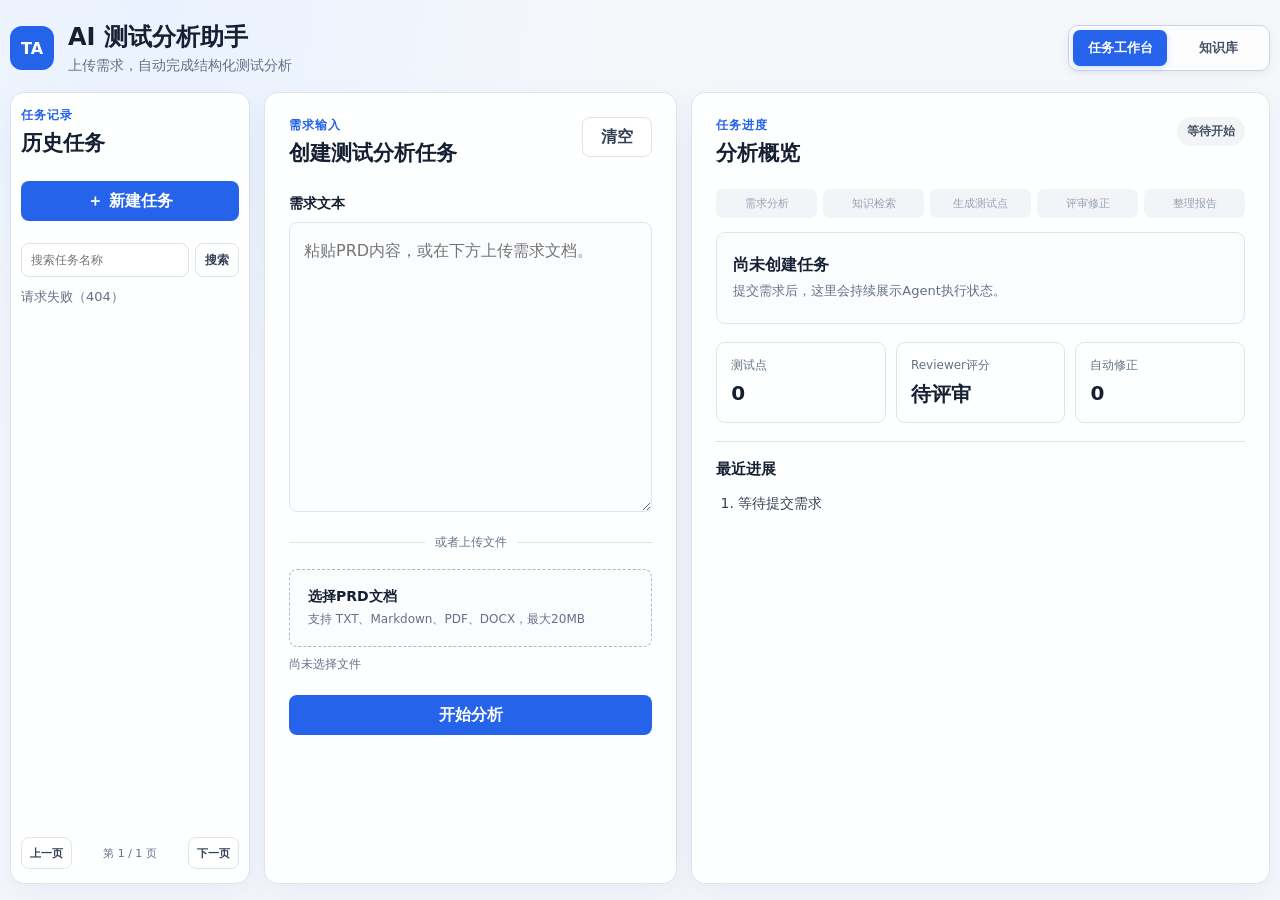
==== commit 75574a30: "收尾：完成端到端验收与展示修复" ====
--- a/frontend/index.html
+++ b/frontend/index.html
@@ -4,7 +4,7 @@
   <meta charset="utf-8">
   <meta name="viewport" content="width=device-width, initial-scale=1">
   <title>AI 测试分析助手</title>
-  <link rel="stylesheet" href="./styles.css">
+  <link rel="stylesheet" href="./styles.css?v=2.20.3">
 </head>
 <body>
   <header class="product-header">
@@ -232,6 +232,6 @@
     <div id="detail-content" class="detail-content"></div>
   </dialog>
 
-  <script src="./app.js" defer></script>
+  <script src="./app.js?v=2.20.3" defer></script>
 </body>
 </html>
--- a/frontend/styles.css
+++ b/frontend/styles.css
@@ -6,6 +6,7 @@
 }
 
 * { box-sizing: border-box; }
+[hidden] { display: none !important; }
 html, body { height: 100%; overflow: hidden; }
 body {
   margin: 0; min-width: 320px; color: var(--text);
@@ -21,14 +22,17 @@
 .product-header, .workspace { width: calc(100% - 20px); margin-inline: auto; }
 .product-header { height: 92px; padding: 18px 0 14px; display: flex; align-items: center; gap: 14px; }
 .product-title { flex: 1; }
-.product-navigation { display: flex; align-items: center; gap: 6px; margin-left: auto; }
+.product-navigation {
+  display: flex; align-items: center; gap: 4px; margin-left: auto; padding: 4px;
+  border: 1px solid #cbd5e1; border-radius: 10px; background: rgba(255, 255, 255, .78);
+  box-shadow: 0 3px 10px rgba(15, 23, 42, .06);
+}
 .product-navigation-link {
-  padding: 8px 12px; border-radius: 8px; color: var(--muted);
-  text-decoration: none; font-size: 13px; font-weight: 650;
-}
-.product-navigation-link:hover, .product-navigation-link.active {
-  color: var(--blue); background: var(--blue-soft);
-}
+  min-width: 94px; padding: 9px 14px; border-radius: 7px; color: #475467;
+  text-align: center; text-decoration: none; font-size: 13px; font-weight: 700;
+}
+.product-navigation-link:hover { color: var(--blue); background: var(--blue-soft); }
+.product-navigation-link.active { color: white; background: var(--blue); box-shadow: 0 2px 6px rgba(37, 99, 235, .22); }
 .header-action { margin-left: auto; }
 .product-header p { margin-bottom: 0; color: var(--muted); font-size: 14px; }
 .logo {
@@ -130,7 +134,7 @@
 .quality-dimensions dd { margin: 5px 0 0; font-size: 20px; font-weight: 700; }
 .quality-findings section { padding: 12px 0; border-top: 1px solid var(--border); }
 .quality-findings h4 { margin: 0 0 7px; }
-.quality-findings ul { margin: 0; padding-left: 20px; color: #475467; line-height: 1.65; font-size: 13px; }
+.quality-findings ol { margin: 0; padding-left: 24px; color: #475467; line-height: 1.65; font-size: 13px; }
 .report-preview { margin: 16px 0 0; padding: 16px; border: 1px solid var(--border); border-radius: 8px; color: #344054; background: #f8fafc; white-space: pre-wrap; word-break: break-word; font: 12px/1.65 ui-monospace, monospace; }
 .knowledge-publish { margin-top: 14px; padding: 12px; border: 1px solid var(--border); border-radius: 8px; background: #fbfcfe; }
 .knowledge-confirmation { display: flex; align-items: center; gap: 8px; color: #475467; font-size: 12px; font-weight: 500; }
@@ -226,6 +230,7 @@
 .knowledge-pagination span { color: var(--muted); font-size: 12px; }
 .knowledge-detail-panel { position: relative; }
 .knowledge-empty { min-height: 100%; display: grid; place-items: center; text-align: center; }
+.knowledge-empty.is-hidden { display: none; min-height: 0; }
 .knowledge-metrics { display: grid; grid-template-columns: repeat(4, 1fr); gap: 10px; margin: 0 0 20px; }
 .knowledge-metrics div { padding: 13px; border: 1px solid var(--border); border-radius: 8px; }
 .knowledge-metrics dt { color: var(--muted); font-size: 12px; }
@@ -238,6 +243,9 @@
 .knowledge-section details { padding: 12px 0; border-bottom: 1px solid var(--border); }
 .knowledge-section summary { cursor: pointer; font-size: 13px; font-weight: 650; }
 .knowledge-test-point-detail { padding: 14px 12px 0; }
+.asset-management { display: flex; flex-wrap: wrap; gap: 8px; margin: -8px 0 18px; }
+.asset-management .button { min-height: 34px; }
+.asset-management .message { width: 100%; margin: 0; }
 
 @media (max-width: 820px) {
   html, body { height: auto; overflow: auto; }
